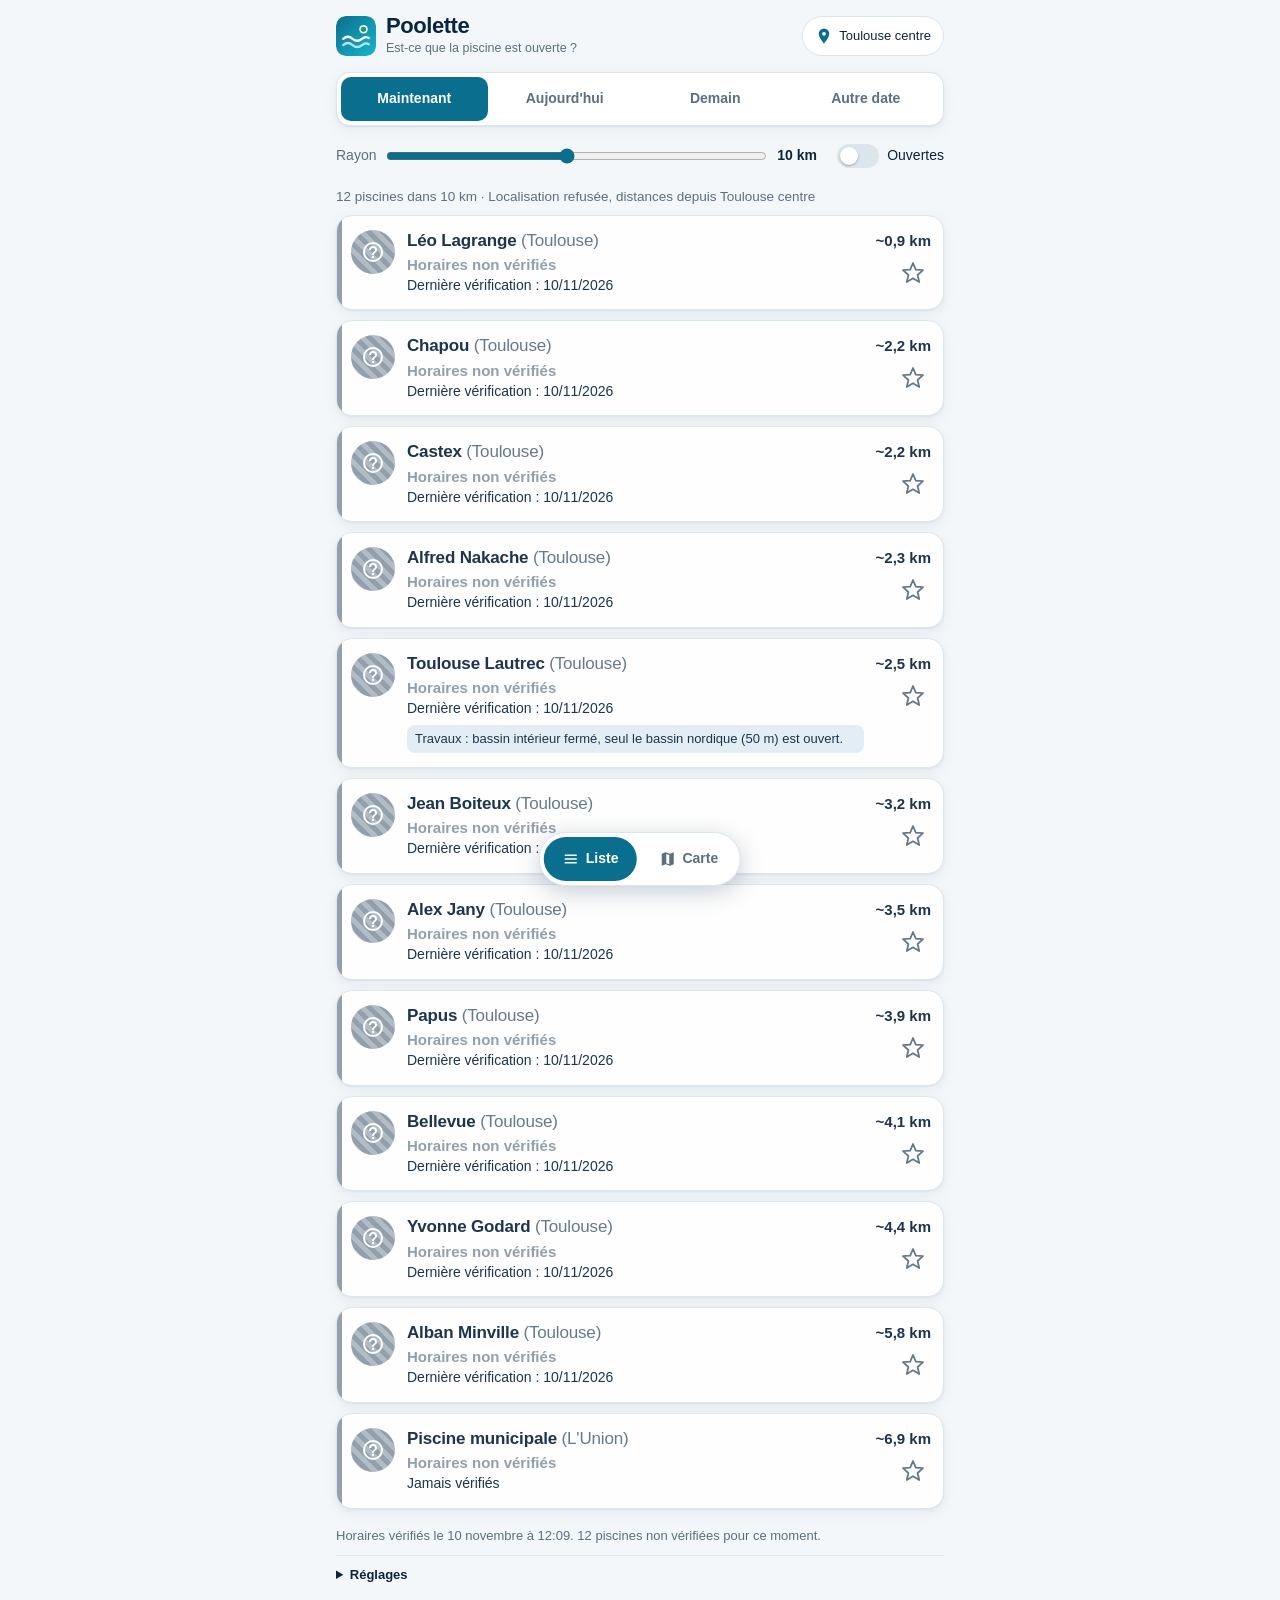
==== site/index.html @ ef48ef64 "Poolette : premier MVP (PWA + lecture quotidienne des horaires) Application mobile indiquant les pis" ====
<!doctype html>
<html lang="fr">
<head>
  <meta charset="utf-8">
  <meta name="viewport" content="width=device-width, initial-scale=1, viewport-fit=cover">
  <title>Poolette</title>
  <meta name="description" content="Est-ce que la piscine est ouverte ? Demande à Poolette !">
  <meta name="theme-color" content="#0a6e8e" media="(prefers-color-scheme: light)">
  <meta name="theme-color" content="#0c1c28" media="(prefers-color-scheme: dark)">
  <meta name="apple-mobile-web-app-capable" content="yes">
  <meta name="mobile-web-app-capable" content="yes">
  <meta name="apple-mobile-web-app-title" content="Poolette">
  <meta name="apple-mobile-web-app-status-bar-style" content="default">
  <link rel="manifest" href="manifest.webmanifest">
  <link rel="icon" href="icons/icon.svg" type="image/svg+xml">
  <link rel="apple-touch-icon" href="icons/apple-touch-icon.png">
  <link rel="stylesheet" href="styles.css">
</head>
<body>
  <header class="top">
    <div class="brand">
      <img src="icons/icon.svg" alt="" width="40" height="40">
      <div>
        <h1>Poolette</h1>
        <p>Est-ce que la piscine est ouverte&nbsp;?</p>
      </div>
    </div>
    <button id="btnLocate" class="loc" type="button" aria-label="Me localiser">
      <svg viewBox="0 0 24 24" width="18" height="18" aria-hidden="true"><path fill="currentColor" d="M12 2a7 7 0 0 0-7 7c0 5.2 7 13 7 13s7-7.8 7-13a7 7 0 0 0-7-7Zm0 9.5A2.5 2.5 0 1 1 12 6.500a2.500 2.500 0 0 1 0 5Z"/></svg>
      <span id="locLabel">Localisation…</span>
    </button>
  </header>

  <section class="controls" aria-label="Choix du moment">
    <div class="seg" id="moment" role="group" aria-label="Moment">
      <button type="button" data-m="now" aria-pressed="true">Maintenant</button>
      <button type="button" data-m="today" aria-pressed="false">Aujourd'hui</button>
      <button type="button" data-m="tomorrow" aria-pressed="false">Demain</button>
      <button type="button" data-m="date" aria-pressed="false">Autre date</button>
    </div>

    <div class="row" id="dateRow" hidden>
      <label class="field">Date <input type="date" id="date"></label>
    </div>

    <div class="row" id="rangeRow" hidden>
      <label class="switch"><input type="checkbox" id="useRange"><span class="track"></span><span>Plage horaire</span></label>
      <span class="range" id="rangeInputs" hidden>
        <label class="field">de <input type="time" id="from" value="12:00"></label>
        <label class="field">à <input type="time" id="to" value="14:00"></label>
      </span>
    </div>

    <div class="row between">
      <label class="field grow">Rayon <input type="range" id="radius" min="1" max="20" step="1"><output id="radiusOut"></output></label>
      <label class="switch compact"><input type="checkbox" id="onlyOpen"><span class="track"></span><span>Ouvertes</span></label>
    </div>
  </section>

  <p id="summary" class="summary" aria-live="polite"></p>

  <main id="list" class="list" aria-live="polite"></main>
  <div id="map" class="map" hidden></div>

  <footer class="foot">
    <p id="fresh"></p>
    <details>
      <summary>Réglages</summary>
      <label class="field">Orange quand il reste moins de
        <select id="threshold">
          <option value="30">30 min</option>
          <option value="45">45 min</option>
          <option value="60">60 min</option>
          <option value="90">90 min</option>
        </select>
      </label>
      <p class="small">Poolette lit les pages officielles des piscines chaque jour. « Ouvert » signifie ouvert au public : les créneaux par ligne d'eau ne sont pas publiés.</p>
    </details>
  </footer>

  <nav class="viewbar" aria-label="Affichage">
    <button type="button" data-v="list" aria-pressed="true">
      <svg viewBox="0 0 24 24" width="18" height="18" aria-hidden="true"><path fill="currentColor" d="M4 6h16v2H4V6Zm0 5h16v2H4v-2Zm0 5h16v2H4v-2Z"/></svg>Liste
    </button>
    <button type="button" data-v="map" aria-pressed="false">
      <svg viewBox="0 0 24 24" width="18" height="18" aria-hidden="true"><path fill="currentColor" d="m9 3 6 2 5-2v16l-5 2-6-2-5 2V5l5-2Zm1 2.400v12.200l4 1.300V6.700l-4-1.300Z"/></svg>Carte
    </button>
  </nav>

  <script type="module" src="js/app.js"></script>
</body>
</html>
---- site/styles.css ----
/* Poolette — thème clair / sombre, mobile d'abord */
:root {
  --bg: #f3f7fa;
  --surface: #ffffff;
  --ink: #0b2540;
  --muted: #5b6f82;
  --line: #dbe5ec;
  --brand: #0a6e8e;
  --brand-ink: #ffffff;
  --open: #1e9e5a;
  --soon: #e58a00;
  --later: #2f7fc1;
  --closed: #cf4444;
  --unknown: #8a98a6;
  --shadow: 0 1px 2px rgba(11, 37, 64, .06), 0 4px 14px rgba(11, 37, 64, .06);
  --radius: 16px;
  color-scheme: light;
}
@media (prefers-color-scheme: dark) {
  :root {
    --bg: #0c1c28;
    --surface: #132a3a;
    --ink: #e9f2f8;
    --muted: #93a8b8;
    --line: #25425a;
    --brand: #35b5d6;
    --brand-ink: #062433;
    --open: #3ccd86;
    --soon: #f5a533;
    --later: #5aa9e6;
    --closed: #ef6b6b;
    --unknown: #7d8f9e;
    --shadow: 0 1px 2px rgba(0, 0, 0, .3), 0 4px 14px rgba(0, 0, 0, .25);
    color-scheme: dark;
  }
}
* { box-sizing: border-box; -webkit-tap-highlight-color: transparent; }
html { -webkit-text-size-adjust: 100%; }
body {
  margin: 0; background: var(--bg); color: var(--ink);
  font: 16px/1.4 -apple-system, BlinkMacSystemFont, "Segoe UI", Roboto, "Helvetica Neue", Arial, sans-serif;
  padding-bottom: calc(84px + env(safe-area-inset-bottom));
  max-width: 640px; margin-inline: auto;
}
button, input, select { font: inherit; color: inherit; }
[hidden] { display: none !important; }

/* En-tête */
.top {
  display: flex; align-items: center; justify-content: space-between; gap: 12px;
  padding: calc(14px + env(safe-area-inset-top)) 16px 10px;
}
.brand { display: flex; align-items: center; gap: 10px; min-width: 0; }
.brand img { border-radius: 10px; flex: none; }
.brand h1 { margin: 0; font-size: 22px; line-height: 1.1; letter-spacing: -.02em; }
.brand p { margin: 2px 0 0; font-size: 12.5px; color: var(--muted); }
.loc {
  display: inline-flex; align-items: center; gap: 6px; border: 1px solid var(--line);
  background: var(--surface); border-radius: 999px; padding: 8px 12px; font-size: 13px;
  color: var(--ink); max-width: 46%; min-height: 40px; cursor: pointer;
}
.loc svg { color: var(--brand); flex: none; }
.loc span { overflow: hidden; text-overflow: ellipsis; white-space: nowrap; }

/* Contrôles */
.controls { padding: 4px 16px 6px; display: grid; gap: 10px; }
.seg {
  display: grid; grid-template-columns: repeat(4, 1fr); gap: 4px; padding: 4px;
  background: var(--surface); border: 1px solid var(--line); border-radius: 14px; box-shadow: var(--shadow);
}
.seg button {
  border: 0; background: transparent; padding: 10px 2px; border-radius: 10px; font-size: 14px;
  font-weight: 600; color: var(--muted); min-height: 44px; cursor: pointer;
}
.seg button[aria-pressed="true"] { background: var(--brand); color: var(--brand-ink); }
.row { display: flex; align-items: center; gap: 12px; flex-wrap: wrap; }
.row.between { justify-content: space-between; flex-wrap: nowrap; }
.field { display: inline-flex; align-items: center; gap: 8px; font-size: 14px; color: var(--muted); }
.field.grow { flex: 1; min-width: 0; }
.field input[type="date"], .field input[type="time"], .field select {
  background: var(--surface); border: 1px solid var(--line); border-radius: 10px;
  padding: 8px 10px; min-height: 40px; color: var(--ink);
}
.field input[type="range"] { flex: 1; min-width: 60px; accent-color: var(--brand); }
output { font-weight: 700; color: var(--ink); min-width: 48px; font-size: 14px; }
.range { display: inline-flex; gap: 10px; align-items: center; }

/* Interrupteurs */
.switch { display: inline-flex; align-items: center; gap: 8px; font-size: 14px; cursor: pointer; min-height: 40px; }
.switch input { position: absolute; opacity: 0; width: 1px; height: 1px; }
.switch .track { width: 42px; height: 24px; border-radius: 999px; background: var(--line); position: relative; flex: none; transition: background .15s; }
.switch .track::after { content: ""; position: absolute; top: 3px; left: 3px; width: 18px; height: 18px; border-radius: 50%; background: #fff; transition: transform .15s; box-shadow: 0 1px 2px rgba(0,0,0,.3); }
.switch input:checked + .track { background: var(--brand); }
.switch input:checked + .track::after { transform: translateX(18px); }
.switch input:focus-visible + .track { outline: 2px solid var(--brand); outline-offset: 2px; }
.switch.compact { white-space: nowrap; }

.summary { margin: 6px 16px 8px; font-size: 13.5px; color: var(--muted); min-height: 1.4em; }

/* Liste */
.list { display: grid; gap: 10px; padding: 0 16px; }
.card {
  position: relative; display: grid; grid-template-columns: 44px 1fr auto; gap: 12px; align-items: start;
  background: var(--surface); border: 1px solid var(--line); border-radius: var(--radius);
  padding: 14px 12px 14px 14px; box-shadow: var(--shadow); overflow: hidden;
}
.card::before { content: ""; position: absolute; inset: 0 auto 0 0; width: 5px; background: var(--c); }
.card.open { --c: var(--open); } .card.soon { --c: var(--soon); } .card.later { --c: var(--later); }
.card.closed { --c: var(--closed); } .card.unknown { --c: var(--unknown); }
.card.closed, .card.unknown { opacity: .92; }
.badge {
  width: 44px; height: 44px; border-radius: 50%; display: grid; place-items: center; color: #fff;
  background: var(--c); flex: none;
}
.card.unknown .badge { background: repeating-linear-gradient(45deg, var(--unknown) 0 5px, color-mix(in srgb, var(--unknown) 70%, #fff) 5px 10px); }
.badge svg { width: 24px; height: 24px; }
.body { min-width: 0; }
.body h2 { margin: 0; font-size: 17px; line-height: 1.25; letter-spacing: -.01em; }
.body h2 .commune { font-weight: 500; color: var(--muted); }
.headline { margin: 3px 0 0; font-weight: 700; color: var(--c); font-size: 15px; }
.detail { margin: 1px 0 0; font-size: 14px; color: var(--ink); }
.slots { margin: 6px 0 0; display: flex; flex-wrap: wrap; gap: 6px; align-items: center; font-size: 13px; color: var(--muted); }
.slots .when { margin-right: 2px; }
.chip { border: 1px solid var(--line); border-radius: 999px; padding: 2px 9px; font-variant-numeric: tabular-nums; color: var(--ink); background: color-mix(in srgb, var(--surface) 90%, var(--bg)); }
.chip.on { border-color: var(--c); background: color-mix(in srgb, var(--c) 14%, var(--surface)); font-weight: 600; }
.note { margin: 6px 0 0; font-size: 13px; color: var(--ink); background: color-mix(in srgb, var(--soon) 14%, var(--surface)); border-radius: 8px; padding: 5px 8px; }
.warn { margin: 6px 0 0; font-size: 13px; color: var(--ink); background: color-mix(in srgb, var(--later) 14%, var(--surface)); border-radius: 8px; padding: 5px 8px; }
.side { display: flex; flex-direction: column; align-items: flex-end; gap: 4px; }
.dist { font-weight: 700; font-size: 15px; font-variant-numeric: tabular-nums; white-space: nowrap; }
.fav { border: 0; background: transparent; padding: 8px; margin: -4px -4px 0 0; color: var(--muted); cursor: pointer; border-radius: 10px; min-width: 44px; min-height: 44px; display: grid; place-items: center; }
.fav[aria-pressed="true"] { color: #f0b400; }
.fav svg { width: 24px; height: 24px; }
.empty { text-align: center; color: var(--muted); padding: 36px 16px; }

/* Carte */
.map { height: calc(100dvh - 330px); min-height: 320px; margin: 0 16px; border-radius: var(--radius); overflow: hidden; border: 1px solid var(--line); }

/* Pied de page */
.foot { padding: 18px 16px 8px; font-size: 13px; color: var(--muted); }
.foot p { margin: 0 0 10px; }
.foot details { border-top: 1px solid var(--line); padding-top: 10px; }
.foot summary { cursor: pointer; font-weight: 600; color: var(--ink); min-height: 32px; }
.small { font-size: 12.5px; }

/* Barre de bascule */
.viewbar {
  position: fixed; left: 50%; transform: translateX(-50%); bottom: calc(14px + env(safe-area-inset-bottom));
  display: flex; gap: 4px; padding: 4px; background: var(--surface); border: 1px solid var(--line);
  border-radius: 999px; box-shadow: 0 6px 24px rgba(11, 37, 64, .22); z-index: 1000;
}
.viewbar button {
  display: inline-flex; align-items: center; gap: 6px; border: 0; background: transparent; padding: 10px 18px;
  border-radius: 999px; font-weight: 600; font-size: 14px; color: var(--muted); min-height: 44px; cursor: pointer;
}
.viewbar button[aria-pressed="true"] { background: var(--brand); color: var(--brand-ink); }

button:focus-visible, select:focus-visible, input:focus-visible { outline: 2px solid var(--brand); outline-offset: 2px; }
@media (prefers-reduced-motion: reduce) { * { transition: none !important; } }
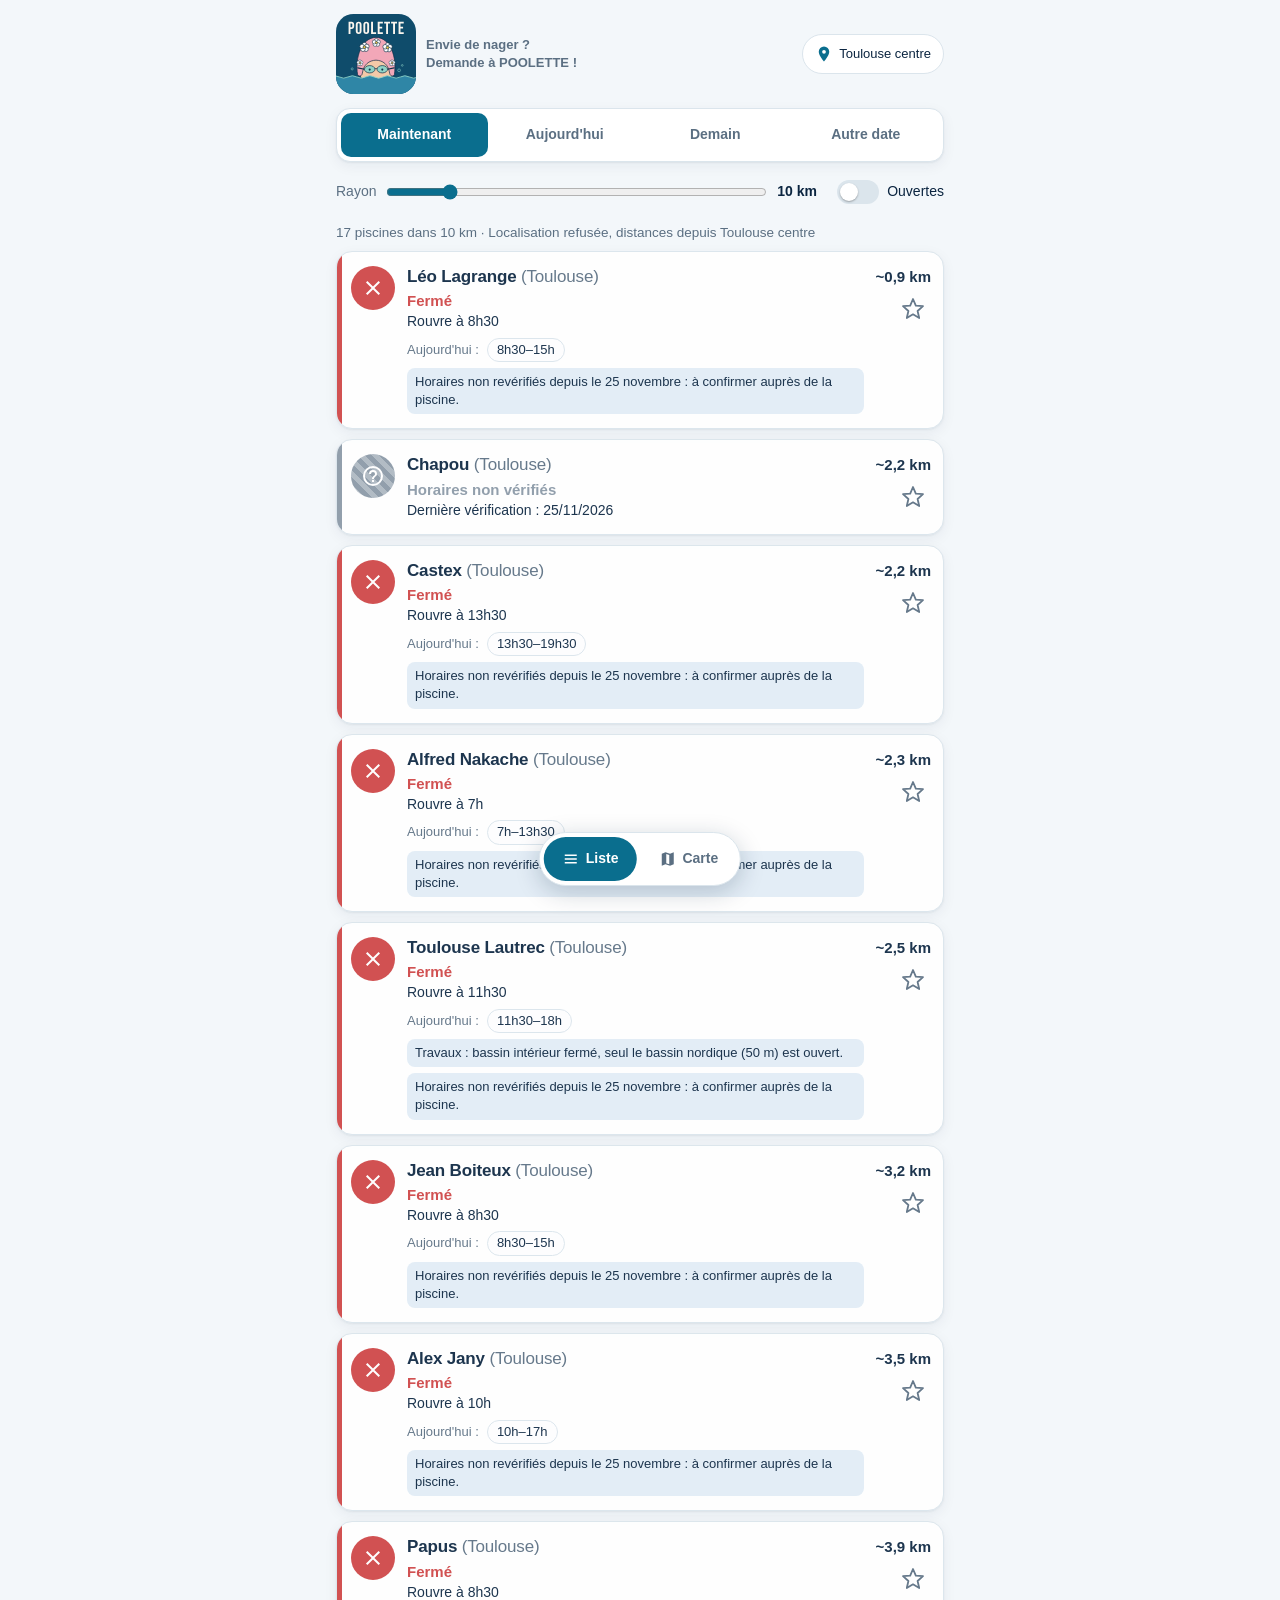
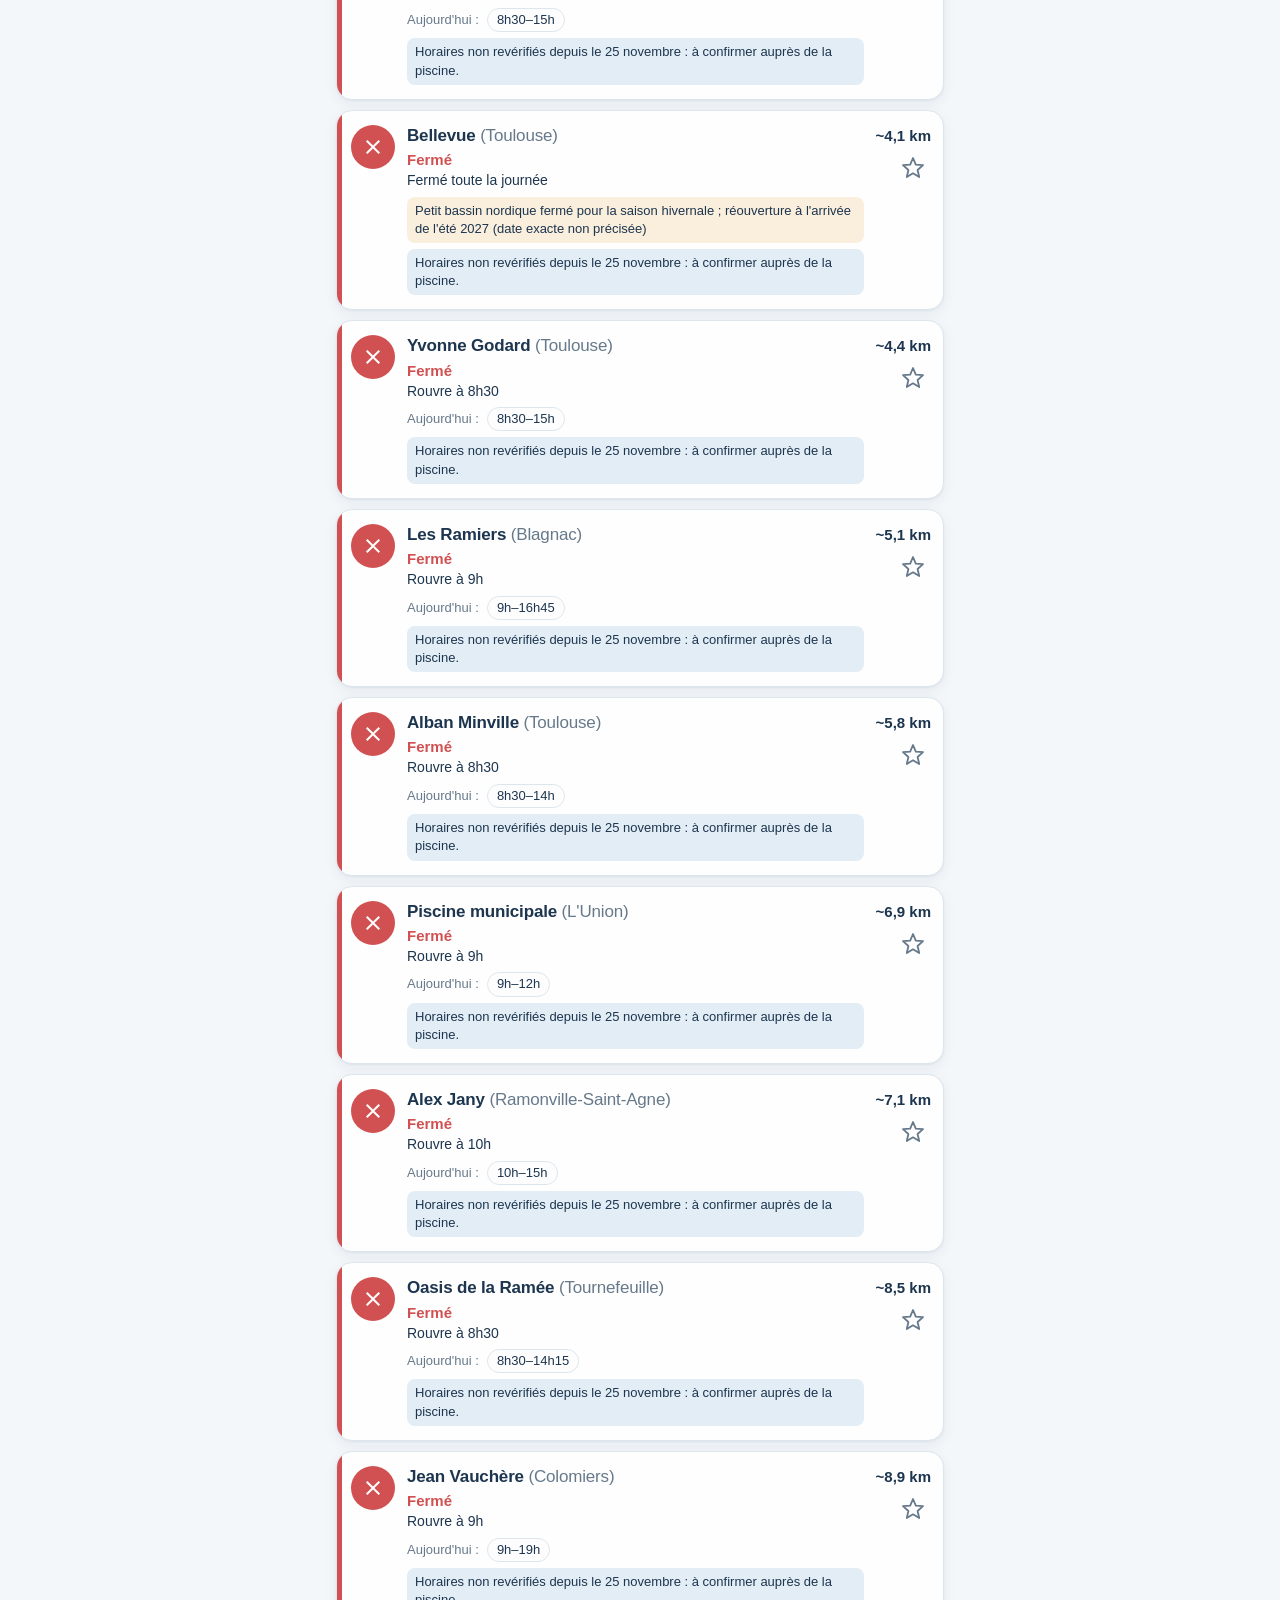
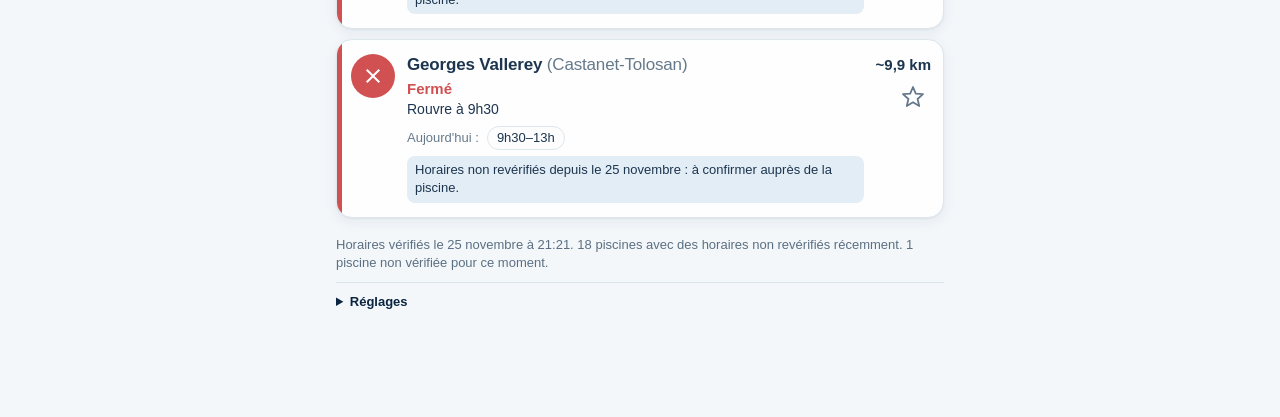
==== commit 843fd1c2: "Nouveau logo Paulette, slogan et contour en mode sombre Icônes et logo : POOLETTE au-dessus de Paule" ====
--- a/site/index.html
+++ b/site/index.html
@@ -4,7 +4,7 @@
   <meta charset="utf-8">
   <meta name="viewport" content="width=device-width, initial-scale=1, viewport-fit=cover">
   <title>Poolette</title>
-  <meta name="description" content="Est-ce que la piscine est ouverte ? Demande à Poolette !">
+  <meta name="description" content="Envie de nager ? Demande à POOLETTE !">
   <meta name="theme-color" content="#0a6e8e" media="(prefers-color-scheme: light)">
   <meta name="theme-color" content="#0c1c28" media="(prefers-color-scheme: dark)">
   <meta name="apple-mobile-web-app-capable" content="yes">
@@ -19,10 +19,10 @@
 <body>
   <header class="top">
     <div class="brand">
-      <img src="icons/icon.svg" alt="" width="40" height="40">
+      <img src="icons/icon.svg" alt="" width="80" height="80">
       <div>
         <h1>Poolette</h1>
-        <p>Est-ce que la piscine est ouverte&nbsp;?</p>
+        <p>Envie de nager&nbsp;?<br>Demande à&nbsp;POOLETTE&nbsp;!</p>
       </div>
     </div>
     <button id="btnLocate" class="loc" type="button" aria-label="Me localiser">
--- a/site/styles.css
+++ b/site/styles.css
@@ -51,9 +51,11 @@
   padding: calc(14px + env(safe-area-inset-top)) 16px 10px;
 }
 .brand { display: flex; align-items: center; gap: 10px; min-width: 0; }
-.brand img { border-radius: 10px; flex: none; }
-.brand h1 { margin: 0; font-size: 22px; line-height: 1.1; letter-spacing: -.02em; }
-.brand p { margin: 2px 0 0; font-size: 12.5px; color: var(--muted); }
+.brand img { border-radius: 14px; flex: none; }
+@media (prefers-color-scheme: dark) { .brand img { box-shadow: 0 0 0 2px #8ED3C7; } }
+.brand h1 { position: absolute; width: 1px; height: 1px; margin: -1px; padding: 0; overflow: hidden; clip: rect(0 0 0 0); white-space: nowrap; border: 0; }
+.brand p { margin: 0; font-size: 13px; font-weight: 600; line-height: 1.35; color: var(--muted); }
+.loc { flex: none; }
 .loc {
   display: inline-flex; align-items: center; gap: 6px; border: 1px solid var(--line);
   background: var(--surface); border-radius: 999px; padding: 8px 12px; font-size: 13px;
